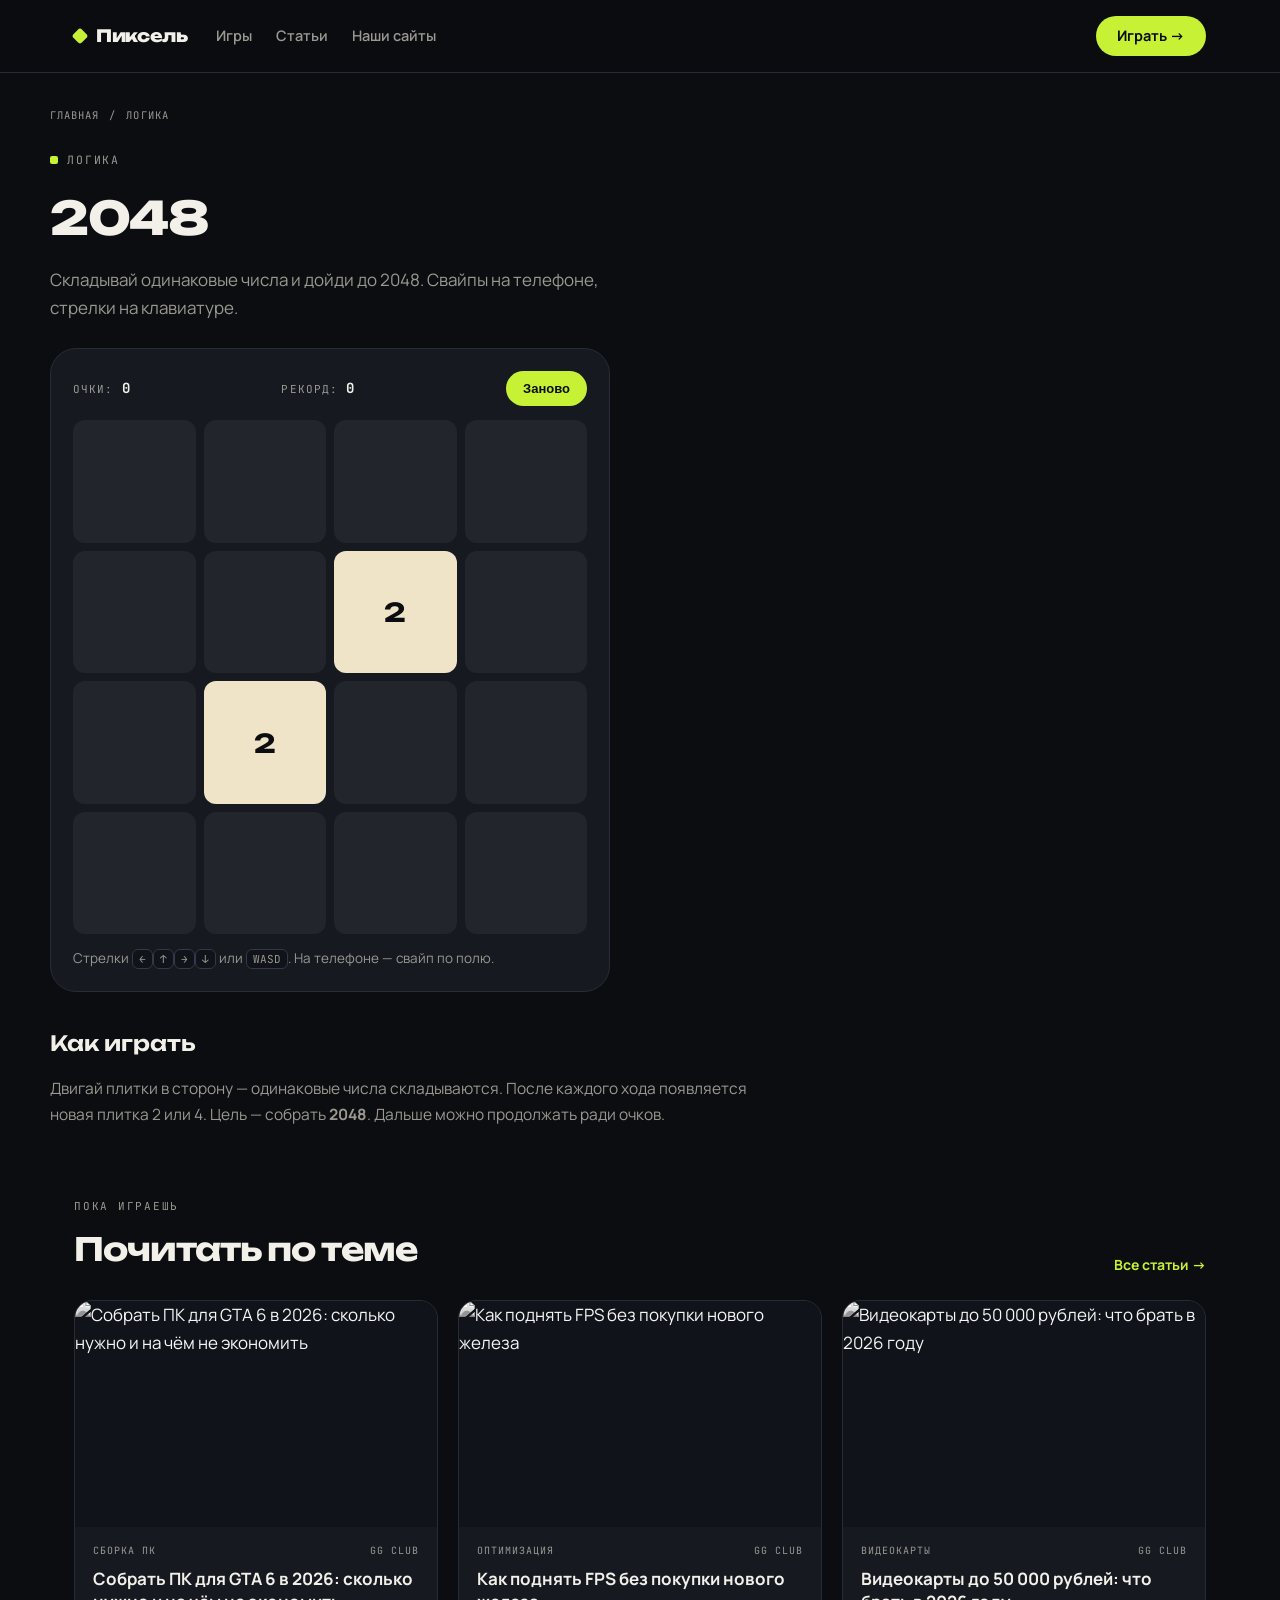
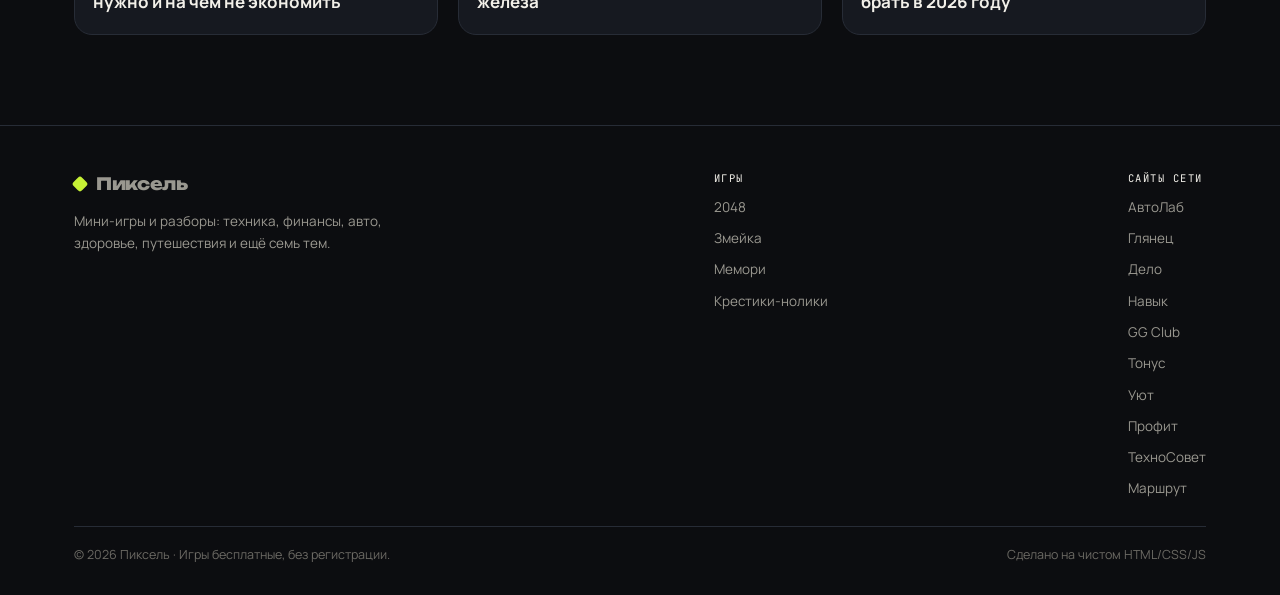
==== 2048.html @ d211e48a "deploy arcade" ====
<!doctype html>
<html lang="ru">
<head>
<meta charset="utf-8">
<meta name="viewport" content="width=device-width, initial-scale=1">
<title>2048 — Пиксель</title>
<meta name="description" content="Складывай одинаковые числа и дойди до 2048. Свайпы на телефоне, стрелки на клавиатуре.">
<meta name="keywords" content="мини-игры, играть онлайн, 2048, змейка, мемори, крестики-нолики, бесплатные игры">
<meta name="theme-color" content="#0C0D10">
<meta name="robots" content="index, follow">
<meta property="og:title" content="2048 — Пиксель">
<meta property="og:description" content="Складывай одинаковые числа и дойди до 2048. Свайпы на телефоне, стрелки на клавиатуре.">
<meta property="og:type" content="website">
<link rel="canonical" href="https://gogi29.github.io/arcade/2048.html">
<link rel="icon" href="data:image/svg+xml,<svg xmlns='http://www.w3.org/2000/svg' viewBox='0 0 100 100'><rect width='100' height='100' rx='24' fill='%230C0D10'/><rect x='26' y='26' width='48' height='48' rx='6' fill='%23C6F135'/></svg>">
<link rel="preconnect" href="https://fonts.googleapis.com">
<link rel="preconnect" href="https://fonts.gstatic.com" crossorigin>
<link href="https://fonts.googleapis.com/css2?family=Lora:ital,wght@0,500;1,500&family=Manrope:wght@400;500;600;700;800&family=Unbounded:wght@400;500;600;700;800&family=JetBrains+Mono:wght@400;500&display=swap" rel="stylesheet">
<link rel="stylesheet" href="style.css">
</head>
<body><header class="hdr"><div class="wrap hdr-in">
<a class="brand" href="index.html"><i></i>Пиксель</a>
<nav class="nav"><a href="index.html#games">Игры</a><a href="index.html#articles">Статьи</a><a href="index.html#sites">Наши сайты</a></nav>
<a class="btn btn-acc" href="2048.html">Играть →</a>
</div></header><div class="wrap game">
<div class="crumbs"><a href="index.html">Главная</a><span>/</span><span>логика</span></div>
<div class="game-head">
  <div class="eyebrow"><b></b>логика</div>
  <h1>2048</h1>
  <p>Складывай одинаковые числа и дойди до 2048. Свайпы на телефоне, стрелки на клавиатуре.</p>
</div>
<div class="panel">
<div class="hud"><div>Очки: <b id="score">0</b></div><div>Рекорд: <b id="best">0</b></div><button class="btn btn-acc" id="again">Заново</button></div>
<div class="c2048" style="display:grid;grid-template-columns:repeat(4,1fr);gap:8px;touch-action:none"><button class="cell"></button><button class="cell"></button><button class="cell"></button><button class="cell"></button><button class="cell"></button><button class="cell"></button><button class="cell"></button><button class="cell"></button><button class="cell"></button><button class="cell"></button><button class="cell"></button><button class="cell"></button><button class="cell"></button><button class="cell"></button><button class="cell"></button><button class="cell"></button></div>
<div class="tip">Стрелки <kbd>←</kbd><kbd>↑</kbd><kbd>→</kbd><kbd>↓</kbd> или <kbd>WASD</kbd>. На телефоне — свайп по полю.</div>
<div id="over" style="display:none;margin-top:12px;color:var(--acc)"></div>
</div>
<div class="help"><h2>Как играть</h2><p>Двигай плитки в сторону — одинаковые числа складываются. После каждого хода появляется новая плитка 2 или 4. Цель — собрать <b>2048</b>. Дальше можно продолжать ради очков.</p></div>
</div>
<section class="sec also"><div class="wrap">
  <div class="sec-head"><div><div class="kicker">пока играешь</div><h2>Почитать по теме</h2></div><a class="more" href="index.html#articles">Все статьи →</a></div>
  <div class="grid"><article class="card">
  <a href="https://gogi29.github.io/gameguide/sobrat-pk-dlya-gta-6-v-2026-skolko-nuzhno-i-na-chem-ne-ekonomit.html" target="_blank" rel="noopener"><div class="pic"><img src="https://gogi29.github.io/gameguide/img/01-sborka-pc-gta6.jpg" alt="Собрать ПК для GTA 6 в 2026: сколько нужно и на чём не экономить" loading="lazy"></div></a>
  <div class="body"><div class="meta"><span>Сборка ПК</span><span>GG Club</span></div>
  <h3><a href="https://gogi29.github.io/gameguide/sobrat-pk-dlya-gta-6-v-2026-skolko-nuzhno-i-na-chem-ne-ekonomit.html" target="_blank" rel="noopener">Собрать ПК для GTA 6 в 2026: сколько нужно и на чём не экономить</a></h3></div>
</article><article class="card">
  <a href="https://gogi29.github.io/gameguide/kak-podnyat-fps-bez-pokupki-novogo-zheleza.html" target="_blank" rel="noopener"><div class="pic"><img src="https://gogi29.github.io/gameguide/img/02-fps-bez-apgreyda.jpg" alt="Как поднять FPS без покупки нового железа" loading="lazy"></div></a>
  <div class="body"><div class="meta"><span>Оптимизация</span><span>GG Club</span></div>
  <h3><a href="https://gogi29.github.io/gameguide/kak-podnyat-fps-bez-pokupki-novogo-zheleza.html" target="_blank" rel="noopener">Как поднять FPS без покупки нового железа</a></h3></div>
</article><article class="card">
  <a href="https://gogi29.github.io/gameguide/videokarty-do-50-000-rubley-chto-brat-v-2026-godu.html" target="_blank" rel="noopener"><div class="pic"><img src="https://gogi29.github.io/gameguide/img/03-videokarty-50k.jpg" alt="Видеокарты до 50 000 рублей: что брать в 2026 году" loading="lazy"></div></a>
  <div class="body"><div class="meta"><span>Видеокарты</span><span>GG Club</span></div>
  <h3><a href="https://gogi29.github.io/gameguide/videokarty-do-50-000-rubley-chto-brat-v-2026-godu.html" target="_blank" rel="noopener">Видеокарты до 50 000 рублей: что брать в 2026 году</a></h3></div>
</article></div>
</div></section>
<footer class="ft"><div class="wrap">
<div class="ft-top">
  <div style="max-width:340px">
    <a class="brand" href="index.html"><i></i>Пиксель</a>
    <p style="margin:12px 0 0">Мини-игры и разборы: техника, финансы, авто, здоровье, путешествия и ещё семь тем.</p>
  </div>
  <div class="ft-col" style="display:flex;flex-direction:column;gap:9px">
    <b style="font-family:var(--font-m);font-size:10.5px;letter-spacing:.14em;text-transform:uppercase;color:var(--fg);font-weight:400">Игры</b>
    <a href="2048.html">2048</a><a href="snake.html">Змейка</a><a href="memory.html">Мемори</a><a href="tic-tac-toe.html">Крестики-нолики</a>
  </div>
  <div class="ft-col" style="display:flex;flex-direction:column;gap:9px">
    <b style="font-family:var(--font-m);font-size:10.5px;letter-spacing:.14em;text-transform:uppercase;color:var(--fg);font-weight:400">Сайты сети</b>
    <a href="https://gogi29.github.io/autolab" target="_blank" rel="noopener">АвтоЛаб</a> <a href="https://gogi29.github.io/beauty" target="_blank" rel="noopener">Глянец</a> <a href="https://gogi29.github.io/biz" target="_blank" rel="noopener">Дело</a> <a href="https://gogi29.github.io/edu" target="_blank" rel="noopener">Навык</a> <a href="https://gogi29.github.io/gameguide" target="_blank" rel="noopener">GG Club</a> <a href="https://gogi29.github.io/health" target="_blank" rel="noopener">Тонус</a> <a href="https://gogi29.github.io/home" target="_blank" rel="noopener">Уют</a> <a href="https://gogi29.github.io/moneyhub" target="_blank" rel="noopener">Профит</a> <a href="https://gogi29.github.io/technosovet" target="_blank" rel="noopener">ТехноСовет</a> <a href="https://gogi29.github.io/travel" target="_blank" rel="noopener">Маршрут</a> 
  </div>
</div>
<div class="ft-bottom"><div>© 2026 Пиксель · Игры бесплатные, без регистрации.</div><div>Сделано на чистом HTML/CSS/JS</div></div>
</div></footer>
</body></html>
<script>
const N=4;
let board,score=0,best=+(localStorage.getItem('pix2048')||0);
const cell=()=>document.querySelectorAll('.c2048 .cell');
function init(){
  board=Array.from({length:N},()=>Array(N).fill(0));score=0;add();add();draw();
  const b=document.getElementById('best'); if(b) b.textContent=best;
}
function add(){
  const empty=[];board.forEach((row,r)=>row.forEach((v,c)=>{if(!v)empty.push([r,c])}));
  if(!empty.length)return;const [r,c]=empty[Math.floor(Math.random()*empty.length)];
  board[r][c]=Math.random()<.9?2:4;
}
function colors(v){
  return {2:'#EFE3C8',4:'#EAD9AE',8:'#F5B45A',16:'#F28B45',32:'#F2663C',64:'#EE3B2F',
  128:'#F5D96B',256:'#F2C94C',512:'#F0BE2F',1024:'#EDB019',2048:'#C6F135'}[v]||'#C6F135';
}
function draw(){
  const nodes=cell();
  board.forEach((row,r)=>row.forEach((v,c)=>{
    const el=nodes[r*N+c];el.textContent=v||'';
    el.style.background=v?colors(v):'rgba(255,255,255,.05)';
    el.style.color=(v===2||v===4)?'#0C0D10':'#0C0D10';
    el.style.fontSize=v>999?'18px':v>99?'22px':'26px';
  }));
  const s=document.getElementById('score'); if(s) s.textContent=score;
  if(score>best){best=score;localStorage.setItem('pix2048',best);const b=document.getElementById('best');if(b)b.textContent=best;}
}
function slide(line){
  const a=line.filter(v=>v);const out=[];
  for(let i=0;i<a.length;i++){
    if(a[i]===a[i+1]){out.push(a[i]*2);score+=a[i]*2;i++}else out.push(a[i]);
  }
  while(out.length<N)out.push(0);
  return out;
}
function lines(dir){
  const L=[];
  for(let i=0;i<N;i++){const line=[];
    for(let j=0;j<N;j++){
      let r,c;
      if(dir===0){r=j;c=i}else if(dir===2){r=N-1-j;c=i}else if(dir===3){r=i;c=j}else{r=i;c=N-1-j}
      line.push(board[r][c]);
    }
    L.push(line);
  }
  return L;
}
function writeLines(L,dir){
  for(let i=0;i<N;i++){
    for(let j=0;j<N;j++){
      let r,c;
      if(dir===0){r=j;c=i}else if(dir===2){r=N-1-j;c=i}else if(dir===3){r=i;c=j}else{r=i;c=N-1-j}
      board[r][c]=L[i][j];
    }
  }
}
function move(dir){
  const before=JSON.stringify(board);
  const L=lines(dir).map(slide);
  writeLines(L,dir);
  if(JSON.stringify(board)!==before){add();draw();check()}
}
function check(){
  if(board.flat().includes(2048)){setTimeout(()=>alert('Победа! Ты собрал 2048 🎉'),120);
    // можно продолжить — просто пересобираем флаг
  }
  const free=board.flat().some(v=>!v);
  let can=false;
  for(let r=0;r<N;r++)for(let c=0;c<N;c++){
    if(c<N-1&&board[r][c]===board[r][c+1])can=true;
    if(r<N-1&&board[r][c]===board[r+1][c])can=true;
  }
  if(!free&&!can)setTimeout(()=>alert('Ходов нет. Игра окончена: '+score+' очков.'),120);
}
document.addEventListener('keydown',e=>{
  const k=e.key.toLowerCase();
  const map={arrowup:0,w:0,arrowright:1,d:1,arrowdown:2,s:2,arrowleft:3,a:3};
  if(k in map){e.preventDefault();move(map[k])}
});
let sx=0,sy=0;
const boardEl=document.querySelector('.c2048');
if(boardEl){
  boardEl.addEventListener('touchstart',e=>{sx=e.touches[0].clientX;sy=e.touches[0].clientY},{passive:true});
  boardEl.addEventListener('touchend',e=>{
    const dx=e.changedTouches[0].clientX-sx, dy=e.changedTouches[0].clientY-sy;
    if(Math.max(Math.abs(dx),Math.abs(dy))<24)return;
    if(Math.abs(dx)>Math.abs(dy))move(dx>0?1:3); else move(dy>0?2:0);
  },{passive:true});
}
document.getElementById('again').addEventListener('click',init);
init();
</script>
</body></html>
---- style.css ----
:root{
  --bg:#0C0D10; --bg2:#11131A; --card:#161920; --card2:#1B1F28;
  --fg:#F2F0E9; --mut:#9A9890; --line:#272C36; --line2:#333947;
  --acc:#C6F135; --acc2:#FF5C7A; --acc3:#6FD3FF;
  --r-lg:26px; --r-md:18px;
  --font-d:'Unbounded','Manrope',system-ui,sans-serif;
  --font-b:'Manrope',system-ui,-apple-system,'Segoe UI',Arial,sans-serif;
  --font-m:'JetBrains Mono',ui-monospace,Consolas,monospace;
}
*{box-sizing:border-box}
html{scroll-behavior:smooth}
body{margin:0;background:var(--bg);color:var(--fg);font:17px/1.65 var(--font-b);-webkit-font-smoothing:antialiased}
img{max-width:100%;display:block}
a{color:inherit;text-decoration:none}
::selection{background:var(--acc);color:#0C0D10}
.wrap{max-width:1180px;margin:0 auto;padding:0 24px}
.hdr{position:sticky;top:0;z-index:60;background:rgba(12,13,16,.88);backdrop-filter:blur(14px);border-bottom:1px solid var(--line)}
.hdr-in{display:flex;align-items:center;gap:28px;height:72px}
.brand{display:inline-flex;align-items:center;gap:10px;font-family:var(--font-d);font-weight:800;font-size:17px;letter-spacing:-.02em}
.brand i{width:12px;height:12px;border-radius:3px;background:var(--acc);display:inline-block;transform:rotate(45deg)}
.nav{display:flex;gap:24px;font-size:14.5px;font-weight:600;color:var(--mut)}
.nav a:hover{color:var(--fg)}
.hdr .btn{margin-left:auto}
.btn{display:inline-flex;align-items:center;gap:9px;padding:12px 20px;border-radius:999px;font-size:14.5px;font-weight:700;line-height:1;border:1px solid transparent;transition:transform .18s,background .18s,color .18s,border-color .18s}
.btn:hover{transform:translateY(-1px)}
.btn-acc{background:var(--acc);color:#0C0D10}
.btn-ghost{border-color:var(--line2);color:var(--fg)}
.btn-ghost:hover{border-color:var(--fg)}
.hero{padding:64px 0 52px;position:relative;overflow:hidden}
.hero:before{content:"";position:absolute;inset:0;background-image:radial-gradient(circle,rgba(198,241,53,.13) 1px,transparent 1.5px);background-size:26px 26px;mask-image:linear-gradient(180deg,rgba(0,0,0,.6),transparent 70%)}
.hero-grid{position:relative;display:grid;grid-template-columns:1.05fr .95fr;gap:48px;align-items:center}
.eyebrow{display:inline-flex;align-items:center;gap:9px;font-family:var(--font-m);font-size:11.5px;letter-spacing:.16em;text-transform:uppercase;color:var(--mut)}
.eyebrow b{width:8px;height:8px;background:var(--acc);display:inline-block;border-radius:2px}
.hero h1{font-family:var(--font-d);font-weight:800;font-size:clamp(34px,5.4vw,60px);line-height:1.08;letter-spacing:-.035em;margin:16px 0 18px;max-width:14ch;text-wrap:balance}
.hero h1 span{color:var(--acc)}
.hero p{color:var(--mut);font-size:18px;max-width:44ch;margin:0 0 28px}
.hero-actions{display:flex;gap:18px;align-items:center;flex-wrap:wrap}
.stats{display:flex;gap:34px;margin-top:38px;padding-top:24px;border-top:1px solid var(--line);flex-wrap:wrap}
.stat b{display:block;font-family:var(--font-d);font-weight:700;font-size:25px}
.stat span{font-family:var(--font-m);font-size:11px;letter-spacing:.12em;text-transform:uppercase;color:var(--mut)}
.tiles{display:grid;grid-template-columns:1fr 1fr;gap:14px}
.tile{aspect-ratio:1;border-radius:var(--r-md);display:flex;flex-direction:column;justify-content:space-between;padding:18px;border:1px solid rgba(255,255,255,.14);position:relative;overflow:hidden;transition:transform .2s}
.tile:hover{transform:translateY(-3px)}
.tile .em{font-size:38px;line-height:1}
.tile .nm{font-family:var(--font-d);font-weight:700;font-size:17px}
.tile .tag{font-family:var(--font-m);font-size:10px;letter-spacing:.14em;text-transform:uppercase;opacity:.75}
.t-bg{position:absolute;inset:0;opacity:.9}
.sec{padding:56px 0}
.sec-head{display:flex;justify-content:space-between;align-items:flex-end;gap:18px;margin-bottom:24px}
.sec-head h2{font-family:var(--font-d);font-weight:700;font-size:clamp(23px,3vw,32px);letter-spacing:-.03em;margin:0}
.sec-head .kicker{font-family:var(--font-m);font-size:11px;letter-spacing:.16em;text-transform:uppercase;color:var(--mut);margin-bottom:8px}
.more{font-size:14px;font-weight:700;color:var(--acc);display:inline-flex;gap:6px}
.games{display:grid;grid-template-columns:repeat(auto-fill,minmax(255px,1fr));gap:18px}
.gcard{background:var(--card);border:1px solid var(--line);border-radius:var(--r-md);overflow:hidden;display:flex;flex-direction:column;transition:transform .2s,border-color .2s}
.gcard:hover{transform:translateY(-3px);border-color:var(--acc)}
.gcard .top{aspect-ratio:16/9;display:flex;align-items:center;justify-content:center;font-size:52px;position:relative}
.gcard .body{padding:16px 18px 20px;display:flex;flex-direction:column;gap:8px;flex:1}
.gcard h3{font-family:var(--font-d);font-weight:700;font-size:18px;margin:0}
.gcard p{color:var(--mut);font-size:14px;margin:0;flex:1}
.gcard .tag{font-family:var(--font-m);font-size:10px;letter-spacing:.12em;text-transform:uppercase;color:var(--acc)}
.grid{display:grid;grid-template-columns:repeat(auto-fill,minmax(290px,1fr));gap:20px}
.card{background:var(--card);border:1px solid var(--line);border-radius:var(--r-md);overflow:hidden;display:flex;flex-direction:column;transition:transform .2s,border-color .2s}
.card:hover{transform:translateY(-3px);border-color:var(--line2)}
.card .pic{aspect-ratio:16/10;overflow:hidden;background:var(--bg2)}
.card .pic img{width:100%;height:100%;object-fit:cover;filter:grayscale(1) contrast(1.05);transition:filter .4s,transform .5s}
.card:hover .pic img{filter:none;transform:scale(1.04)}
.card .body{padding:16px 18px 20px;display:flex;flex-direction:column;gap:8px;flex:1}
.card h3{font-size:17px;line-height:1.35;margin:0;font-weight:700}
.card .meta{font-family:var(--font-m);font-size:10px;letter-spacing:.1em;text-transform:uppercase;color:var(--mut);display:flex;justify-content:space-between}
.sites{display:flex;flex-wrap:wrap;gap:10px}
.site{font-family:var(--font-m);font-size:11px;letter-spacing:.08em;text-transform:uppercase;padding:9px 14px;border:1px solid var(--line2);border-radius:999px;color:var(--mut);transition:.2s}
.site:hover{color:var(--bg);background:var(--acc);border-color:var(--acc)}
.ft{border-top:1px solid var(--line);padding:44px 0 30px;margin-top:30px;color:var(--mut);font-size:13.5px}
.ft-top{display:flex;justify-content:space-between;gap:30px;flex-wrap:wrap;margin-bottom:26px}
.ft a:hover{color:var(--acc)}
.ft-bottom{display:flex;justify-content:space-between;gap:18px;flex-wrap:wrap;color:#6C6A64;font-size:12.5px;border-top:1px solid var(--line);padding-top:18px}
/* ---------- игра ---------- */
.game{padding:34px 0 10px}
.crumbs{font-family:var(--font-m);font-size:10.5px;letter-spacing:.1em;text-transform:uppercase;color:var(--mut);display:flex;gap:10px;align-items:center;margin-bottom:20px}
.crumbs a:hover{color:var(--fg)}
.game-head h1{font-family:var(--font-d);font-weight:800;font-size:clamp(28px,4vw,46px);letter-spacing:-.03em;margin:8px 0 10px}
.game-head p{color:var(--mut);max-width:60ch;margin:0 0 26px}
.panel{background:var(--card);border:1px solid var(--line);border-radius:var(--r-lg);padding:22px;max-width:560px}
.hud{display:flex;justify-content:space-between;align-items:center;gap:14px;font-family:var(--font-m);font-size:11px;letter-spacing:.1em;text-transform:uppercase;color:var(--mut);margin-bottom:14px}
.hud b{color:var(--fg);font-size:14px;letter-spacing:0}
.panel .btn{padding:10px 16px;font-size:13px}
.tip{color:var(--mut);font-size:13.5px;margin-top:14px;line-height:1.55}
.tip kbd{font-family:var(--font-m);font-size:11px;background:var(--bg2);border:1px solid var(--line2);border-radius:6px;padding:2px 6px}
.help{margin:34px 0 0;max-width:700px}
.help h2{font-family:var(--font-d);font-weight:600;font-size:21px;margin:0 0 10px}
.help p,.help li{color:var(--mut);font-size:15.5px}
.also{padding:44px 0 60px}
@media(max-width:900px){
  .hero-grid{grid-template-columns:1fr;gap:32px}
  .tiles{max-width:420px}
}
@media(max-width:700px){
  .nav{display:none}
  .hdr-in{height:64px}
  .grid{grid-template-columns:1fr}
  .panel{padding:14px}
}
.c2048 .cell{aspect-ratio:1;border:0;border-radius:12px;background:rgba(255,255,255,.05);color:#0C0D10;
  font-family:var(--font-d);font-weight:700;font-size:clamp(17px,2.4vw,26px);display:flex;align-items:center;
  justify-content:center;cursor:pointer;transition:background .12s}
.mcard{aspect-ratio:1;border:1px solid var(--line2);border-radius:14px;background:var(--bg2);cursor:pointer;
  font-size:28px;display:flex;align-items:center;justify-content:center;color:transparent;transition:transform .18s,background .18s}
.mcard span{opacity:0;transition:opacity .18s}
.mcard:hover{transform:translateY(-2px)}
.mcard.open{background:var(--card2);color:var(--fg)}
.mcard.open span{opacity:1}
.ttt .cell{aspect-ratio:1;border:1px solid var(--line2);border-radius:14px;background:var(--bg2);cursor:pointer;
  font-family:var(--font-d);font-weight:800;font-size:34px;color:var(--fg);transition:background .18s}
.ttt .cell:hover{background:var(--card2)}
.ttt .cell.x{color:var(--acc)}
.ttt .cell.o{color:var(--acc2)}
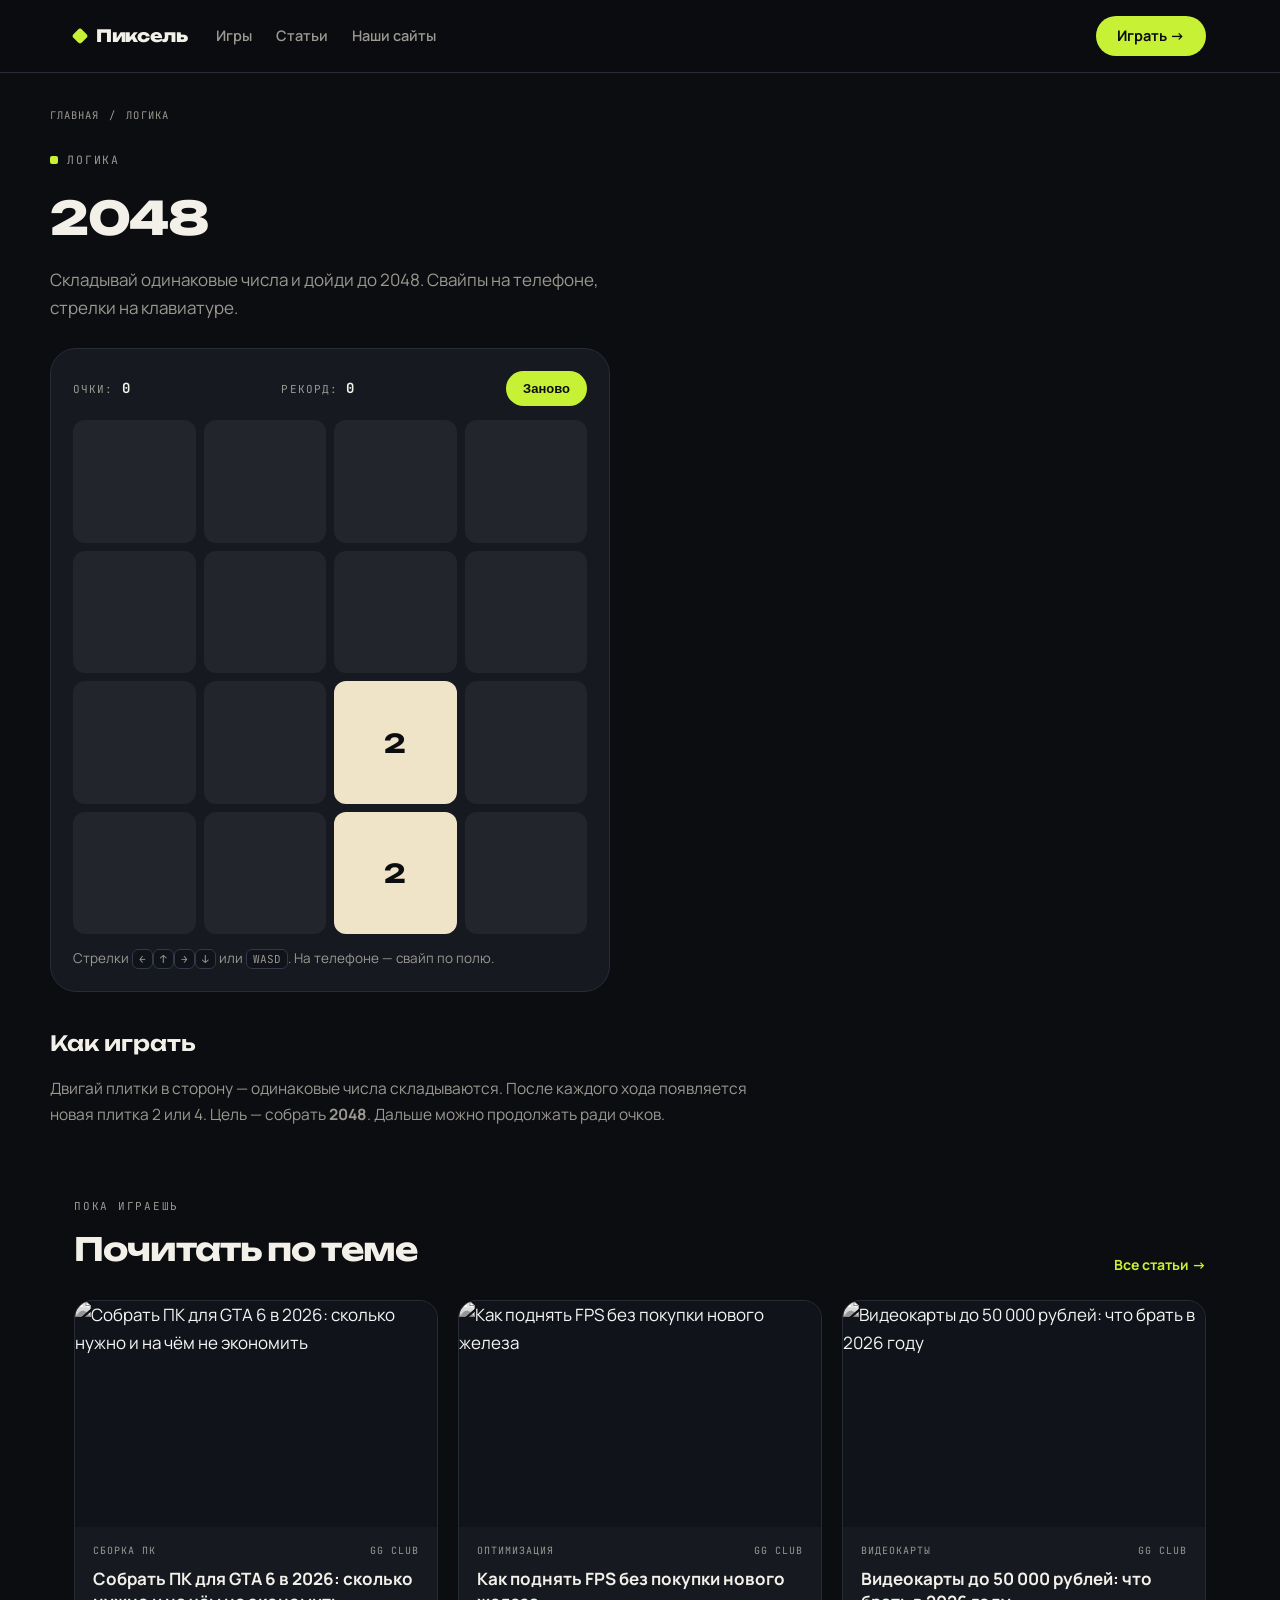
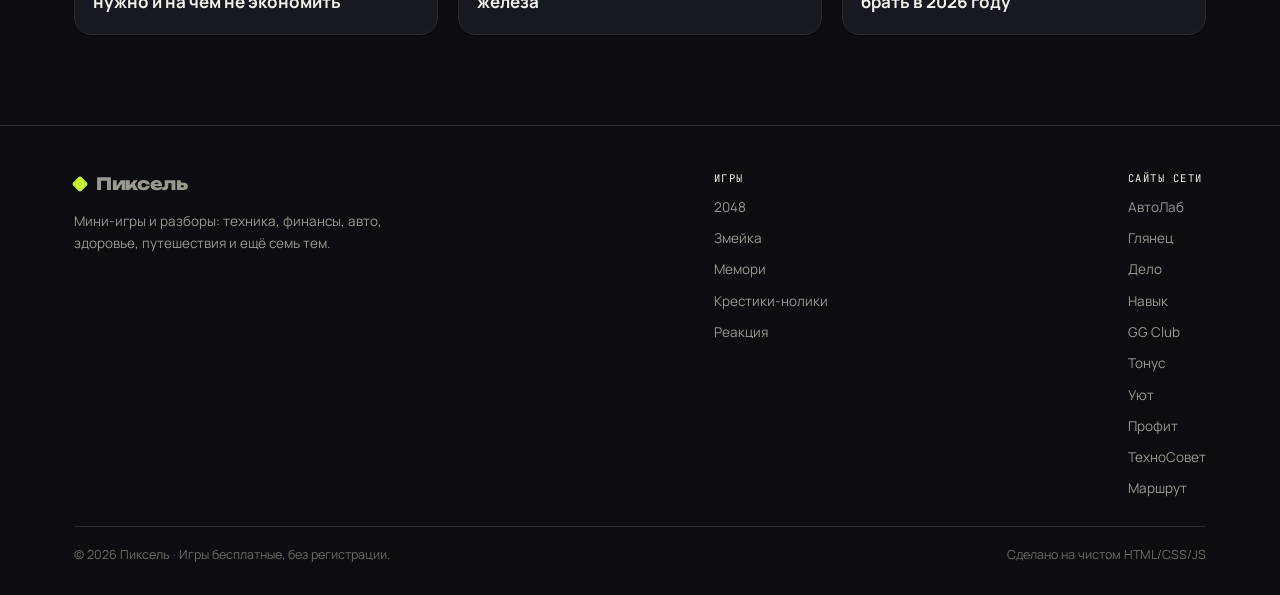
==== commit 6eafb9e8: "deploy arcade" ====
--- a/2048.html
+++ b/2048.html
@@ -61,7 +61,7 @@
   </div>
   <div class="ft-col" style="display:flex;flex-direction:column;gap:9px">
     <b style="font-family:var(--font-m);font-size:10.5px;letter-spacing:.14em;text-transform:uppercase;color:var(--fg);font-weight:400">Игры</b>
-    <a href="2048.html">2048</a><a href="snake.html">Змейка</a><a href="memory.html">Мемори</a><a href="tic-tac-toe.html">Крестики-нолики</a>
+    <a href="2048.html">2048</a><a href="snake.html">Змейка</a><a href="memory.html">Мемори</a><a href="tic-tac-toe.html">Крестики-нолики</a><a href="reaction.html">Реакция</a>
   </div>
   <div class="ft-col" style="display:flex;flex-direction:column;gap:9px">
     <b style="font-family:var(--font-m);font-size:10.5px;letter-spacing:.14em;text-transform:uppercase;color:var(--fg);font-weight:400">Сайты сети</b>
--- a/style.css
+++ b/style.css
@@ -103,7 +103,17 @@
 .c2048 .cell{aspect-ratio:1;border:0;border-radius:12px;background:rgba(255,255,255,.05);color:#0C0D10;
   font-family:var(--font-d);font-weight:700;font-size:clamp(17px,2.4vw,26px);display:flex;align-items:center;
   justify-content:center;cursor:pointer;transition:background .12s}
-.mcard{aspect-ratio:1;border:1px solid var(--line2);border-radius:14px;background:var(--bg2);cursor:pointer;
+.react{width:100%;height:230px;border:0;border-radius:20px;background:var(--bg2);color:var(--fg);
+  font-family:var(--font-d);font-weight:700;font-size:clamp(20px,3vw,30px);cursor:pointer;transition:background .16s,color .16s}
+.react.wait{background:#25100F;color:#FF8A7A}
+.react.go{background:var(--acc);color:#0C0D10}
+.react.early{background:var(--card2);color:var(--fg)}
+.lights{display:flex;gap:12px;justify-content:center;margin-bottom:14px}
+.lights span{width:26px;height:26px;border-radius:50%;background:#23262E;transition:background .15s,box-shadow .15s}
+#l-r.on{background:#FF4D3D;box-shadow:0 0 18px rgba(255,77,61,.55)}
+#l-y.on{background:#FFC93C;box-shadow:0 0 18px rgba(255,201,60,.5)}
+#l-g.on{background:var(--acc);box-shadow:0 0 20px rgba(198,241,53,.55)}
+.msg{margin-top:12px;font-family:var(--font-m);font-size:12px;letter-spacing:.06em;color:var(--acc);min-height:18px}.mcard{aspect-ratio:1;border:1px solid var(--line2);border-radius:14px;background:var(--bg2);cursor:pointer;
   font-size:28px;display:flex;align-items:center;justify-content:center;color:transparent;transition:transform .18s,background .18s}
 .mcard span{opacity:0;transition:opacity .18s}
 .mcard:hover{transform:translateY(-2px)}
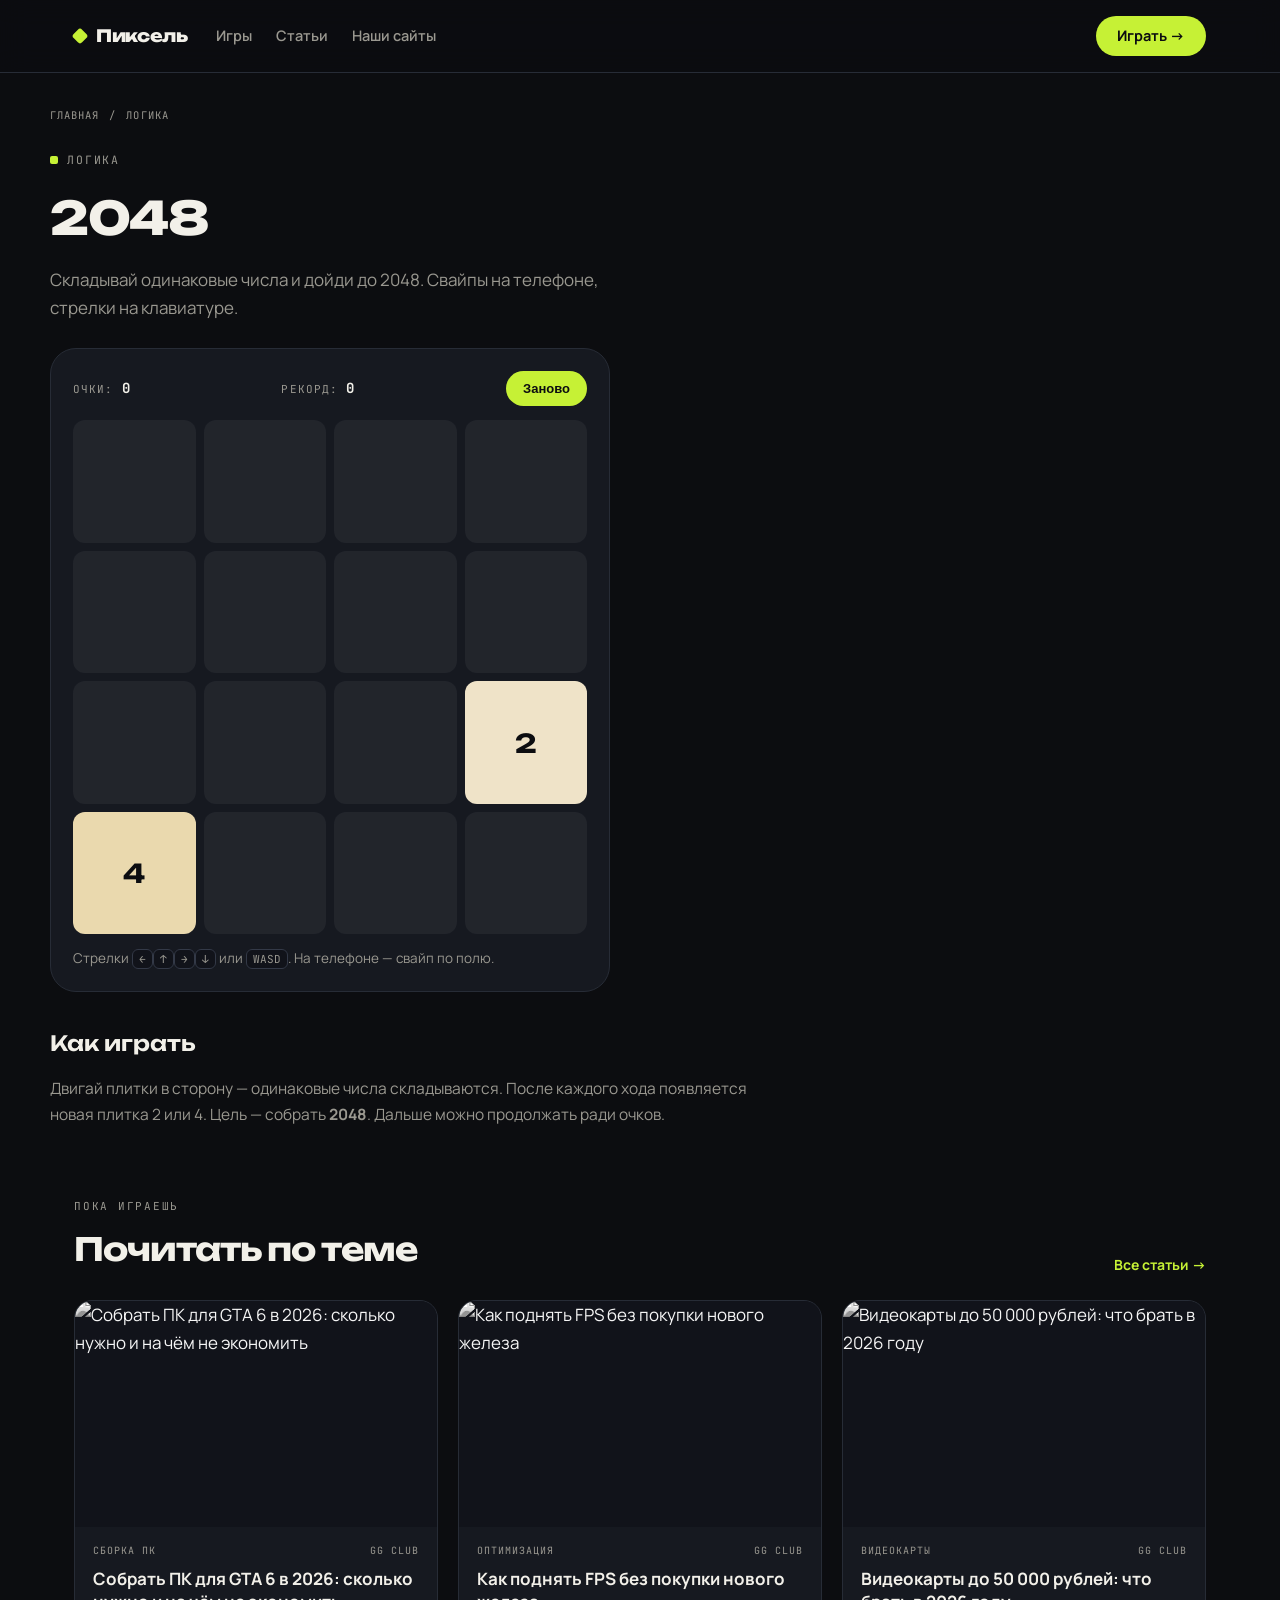
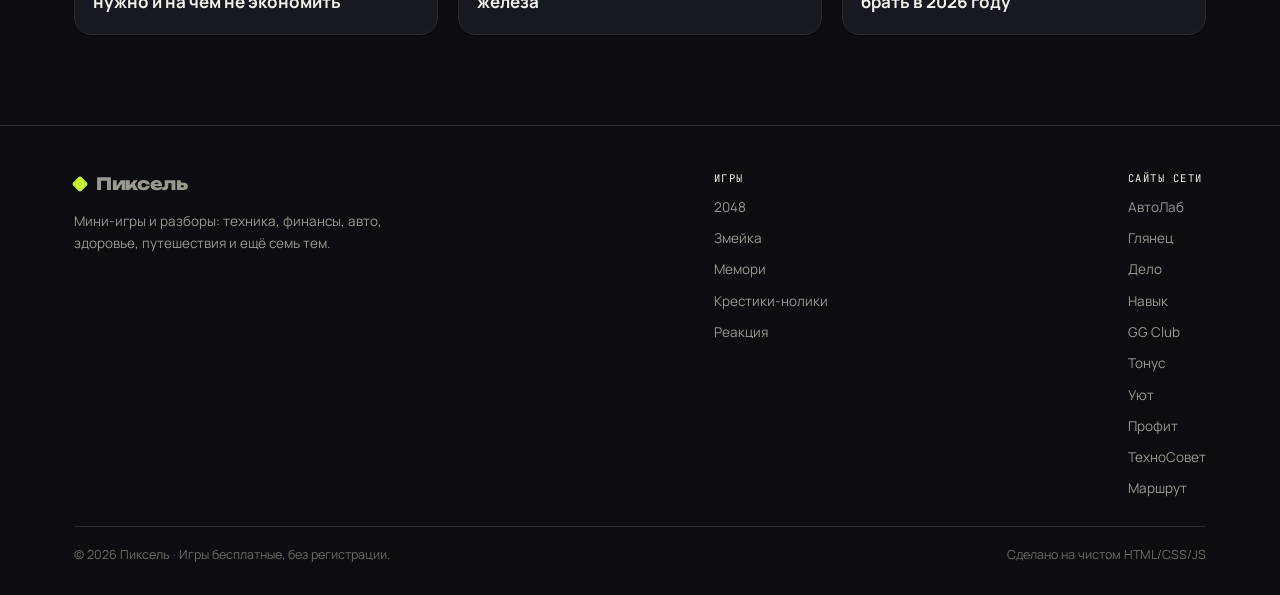
==== commit 92517702: "deploy arcade" ====
--- a/2048.html
+++ b/2048.html
@@ -17,7 +17,19 @@
 <link rel="preconnect" href="https://fonts.gstatic.com" crossorigin>
 <link href="https://fonts.googleapis.com/css2?family=Lora:ital,wght@0,500;1,500&family=Manrope:wght@400;500;600;700;800&family=Unbounded:wght@400;500;600;700;800&family=JetBrains+Mono:wght@400;500&display=swap" rel="stylesheet">
 <link rel="stylesheet" href="style.css">
+<!-- Yandex.Metrika counter -->
+<script type="text/javascript">
+(function(m,e,t,r,i,k,a){m[i]=m[i]||function(){(m[i].a=m[i].a||[]).push(arguments)};
+m[i].l=1*new Date();
+for (var j = 0; j < document.scripts.length; j++) {if (document.scripts[j].src === r) { return; }}
+k=e.createElement(t),a=e.getElementsByTagName(t)[0],k.async=1,k.src=r,a.parentNode.insertBefore(k,a)})
+(window, document, "script", "https://mc.yandex.ru/metrika/tag.js", "ym");
+ym(114657130, "init", {clickmap:true, trackLinks:true, accurateTrackBounce:true});
+</script>
+<noscript><div><img src="https://mc.yandex.ru/watch/114657130" style="position:absolute; left:-9999px;" alt="" /></div></noscript>
+<!-- /Yandex.Metrika counter -->
 </head>
+
 <body><header class="hdr"><div class="wrap hdr-in">
 <a class="brand" href="index.html"><i></i>Пиксель</a>
 <nav class="nav"><a href="index.html#games">Игры</a><a href="index.html#articles">Статьи</a><a href="index.html#sites">Наши сайты</a></nav>
